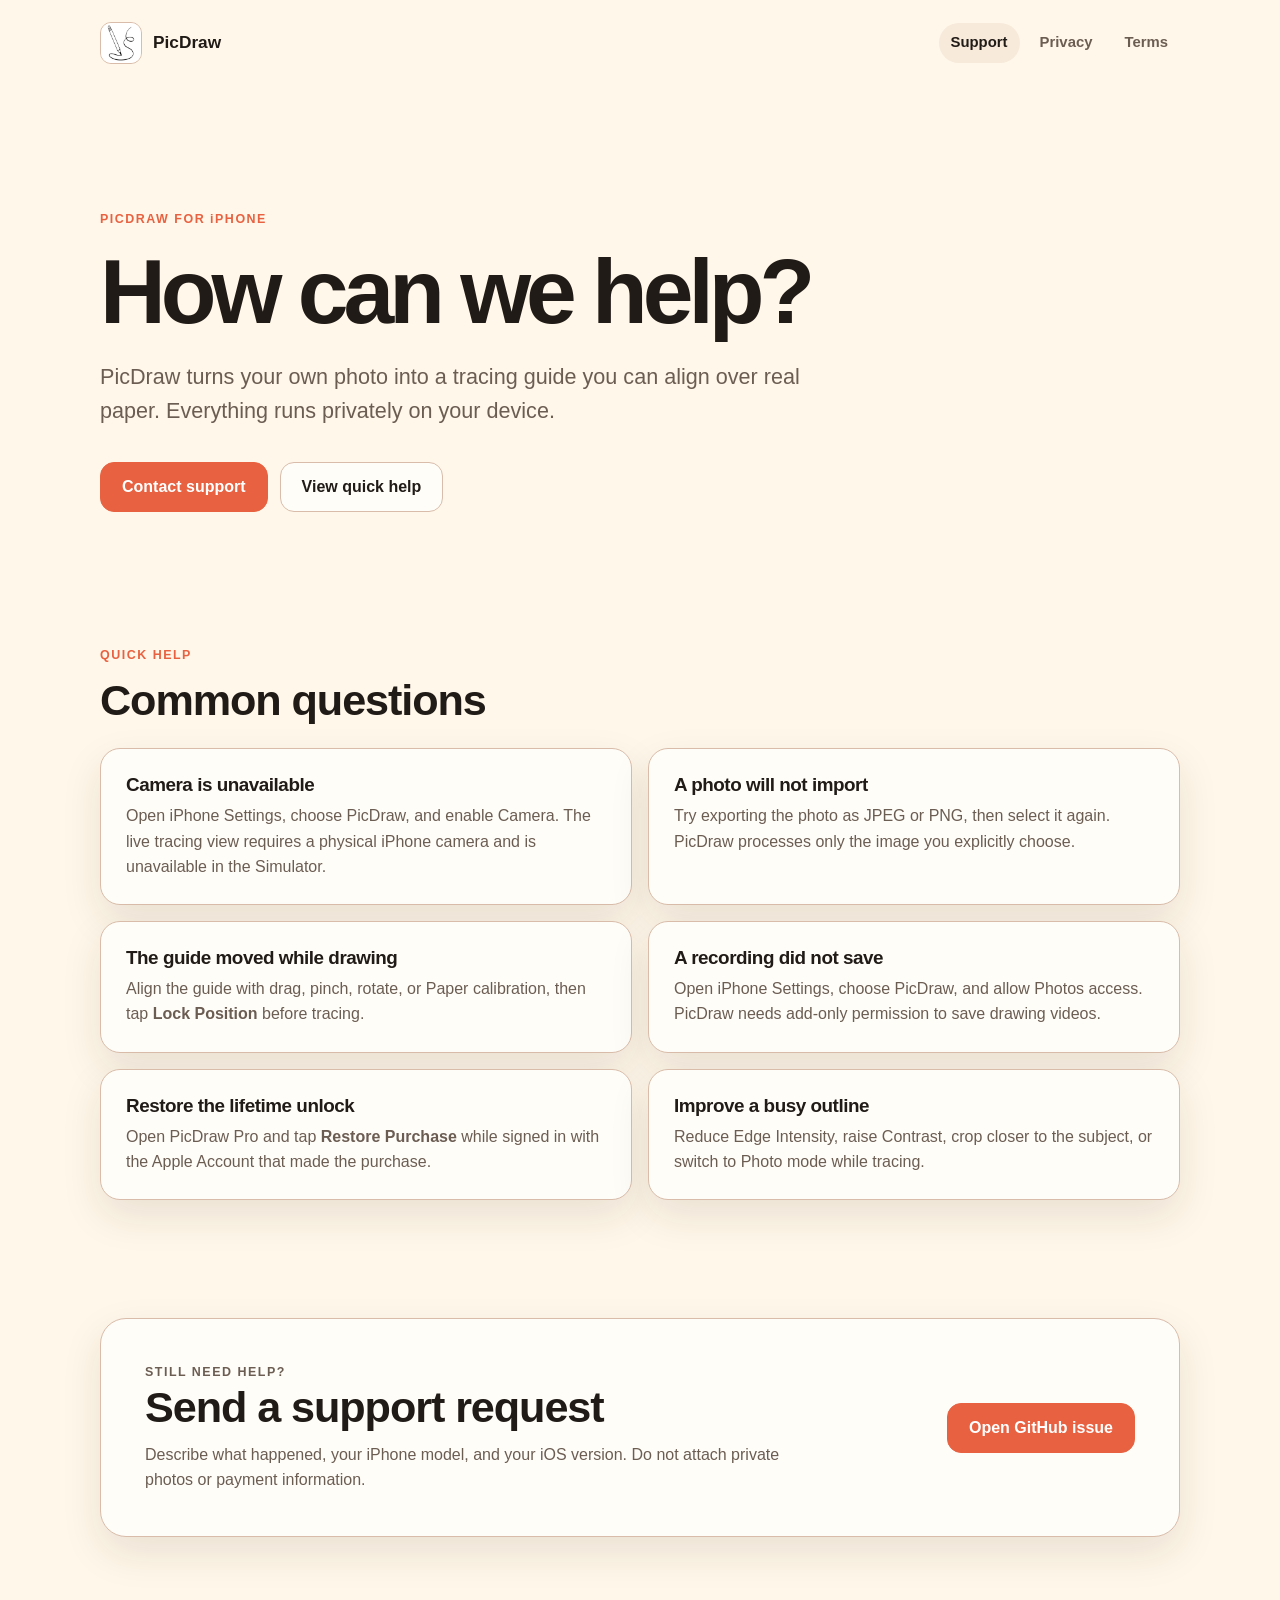
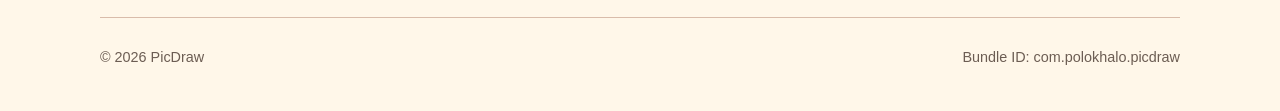
==== index.html @ 56aef0eb "Create PicDraw support and legal pages" ====
<!doctype html>
<html lang="en">
<head>
  <meta charset="utf-8">
  <meta name="viewport" content="width=device-width, initial-scale=1">
  <meta name="description" content="Support for PicDraw, the private and lightweight photo tracing app for iPhone.">
  <title>PicDraw Support</title>
  <link rel="icon" href="assets/picdraw-icon.png">
  <link rel="stylesheet" href="styles.css">
</head>
<body>
  <header class="site-header">
    <a class="brand" href="./" aria-label="PicDraw Support home">
      <img src="assets/picdraw-icon.png" alt="" width="42" height="42">
      <span>PicDraw</span>
    </a>
    <nav aria-label="Legal and support">
      <a aria-current="page" href="./">Support</a>
      <a href="privacy/">Privacy</a>
      <a href="terms/">Terms</a>
    </nav>
  </header>

  <main>
    <section class="hero">
      <p class="eyebrow">PICDRAW FOR iPHONE</p>
      <h1>How can we help?</h1>
      <p class="lede">PicDraw turns your own photo into a tracing guide you can align over real paper. Everything runs privately on your device.</p>
      <div class="actions">
        <a class="button primary" href="https://github.com/dpolokhalo-gif/picdraw-support/issues/new" target="_blank" rel="noreferrer">Contact support</a>
        <a class="button secondary" href="#quick-help">View quick help</a>
      </div>
    </section>

    <section id="quick-help" class="section">
      <div class="section-heading">
        <p class="eyebrow">QUICK HELP</p>
        <h2>Common questions</h2>
      </div>

      <div class="card-grid">
        <article class="card">
          <h3>Camera is unavailable</h3>
          <p>Open iPhone Settings, choose PicDraw, and enable Camera. The live tracing view requires a physical iPhone camera and is unavailable in the Simulator.</p>
        </article>
        <article class="card">
          <h3>A photo will not import</h3>
          <p>Try exporting the photo as JPEG or PNG, then select it again. PicDraw processes only the image you explicitly choose.</p>
        </article>
        <article class="card">
          <h3>The guide moved while drawing</h3>
          <p>Align the guide with drag, pinch, rotate, or Paper calibration, then tap <strong>Lock Position</strong> before tracing.</p>
        </article>
        <article class="card">
          <h3>A recording did not save</h3>
          <p>Open iPhone Settings, choose PicDraw, and allow Photos access. PicDraw needs add-only permission to save drawing videos.</p>
        </article>
        <article class="card">
          <h3>Restore the lifetime unlock</h3>
          <p>Open PicDraw Pro and tap <strong>Restore Purchase</strong> while signed in with the Apple Account that made the purchase.</p>
        </article>
        <article class="card">
          <h3>Improve a busy outline</h3>
          <p>Reduce Edge Intensity, raise Contrast, crop closer to the subject, or switch to Photo mode while tracing.</p>
        </article>
      </div>
    </section>

    <section class="section contact-panel">
      <div>
        <p class="eyebrow">STILL NEED HELP?</p>
        <h2>Send a support request</h2>
        <p>Describe what happened, your iPhone model, and your iOS version. Do not attach private photos or payment information.</p>
      </div>
      <a class="button primary" href="https://github.com/dpolokhalo-gif/picdraw-support/issues/new" target="_blank" rel="noreferrer">Open GitHub issue</a>
    </section>
  </main>

  <footer>
    <span>© 2026 PicDraw</span>
    <span>Bundle ID: com.polokhalo.picdraw</span>
  </footer>
</body>
</html>
---- styles.css ----
:root {
  color-scheme: light dark;
  --background: #fff7e9;
  --surface: #fffdf8;
  --raised: #f7eadb;
  --ink: #211b17;
  --muted: #6c5d53;
  --accent: #e86140;
  --border: #d9bcaa;
  --shadow: rgba(45, 30, 20, 0.10);
  font-family: -apple-system, BlinkMacSystemFont, "SF Pro Text", "Segoe UI", sans-serif;
  font-synthesis: none;
}

@media (prefers-color-scheme: dark) {
  :root {
    --background: #13110f;
    --surface: #211d1a;
    --raised: #2e2925;
    --ink: #faf3e8;
    --muted: #b9aca1;
    --accent: #ff805c;
    --border: #5a4e46;
    --shadow: rgba(0, 0, 0, 0.32);
  }
}

* { box-sizing: border-box; }

html { scroll-behavior: smooth; }

body {
  margin: 0;
  background: var(--background);
  color: var(--ink);
  line-height: 1.58;
  -webkit-font-smoothing: antialiased;
}

a { color: var(--accent); }

.site-header,
main,
footer {
  width: min(1080px, calc(100% - 40px));
  margin-inline: auto;
}

.site-header {
  min-height: 86px;
  display: flex;
  align-items: center;
  justify-content: space-between;
  gap: 24px;
}

.brand {
  display: inline-flex;
  align-items: center;
  gap: 11px;
  color: var(--ink);
  font-size: 1.08rem;
  font-weight: 750;
  text-decoration: none;
}

.brand img {
  border-radius: 11px;
  border: 1px solid var(--border);
}

nav { display: flex; gap: 8px; }

nav a {
  padding: 8px 12px;
  border-radius: 999px;
  color: var(--muted);
  font-size: 0.93rem;
  font-weight: 650;
  text-decoration: none;
}

nav a:hover,
nav a[aria-current="page"] {
  background: var(--raised);
  color: var(--ink);
}

.hero {
  padding: clamp(64px, 11vw, 124px) 0 80px;
  max-width: 820px;
}

.eyebrow {
  margin: 0 0 10px;
  color: var(--accent);
  font-size: 0.78rem;
  font-weight: 800;
  letter-spacing: 0.12em;
}

h1,
h2,
h3 {
  margin-top: 0;
  line-height: 1.12;
  letter-spacing: -0.025em;
}

h1 {
  margin-bottom: 18px;
  font-size: clamp(3rem, 8vw, 5.7rem);
  letter-spacing: -0.055em;
}

h2 { font-size: clamp(1.8rem, 4vw, 2.7rem); }
h3 { margin-bottom: 8px; font-size: 1.18rem; }

.lede {
  margin: 0;
  max-width: 740px;
  color: var(--muted);
  font-size: clamp(1.1rem, 2.5vw, 1.35rem);
}

.actions {
  display: flex;
  flex-wrap: wrap;
  gap: 12px;
  margin-top: 34px;
}

.button {
  display: inline-flex;
  min-height: 50px;
  align-items: center;
  justify-content: center;
  padding: 0 21px;
  border: 1px solid var(--border);
  border-radius: 14px;
  font-weight: 750;
  text-decoration: none;
  transition: transform 120ms ease, opacity 120ms ease;
}

.button:hover { transform: translateY(-1px); }
.button.primary { background: var(--accent); border-color: var(--accent); color: white; }
.button.secondary { background: var(--surface); color: var(--ink); }

.section { padding: 54px 0; }
.section-heading { margin-bottom: 24px; }
.section-heading h2 { margin-bottom: 0; }

.card-grid {
  display: grid;
  grid-template-columns: repeat(2, minmax(0, 1fr));
  gap: 16px;
}

.card,
.notice,
.contact-panel {
  border: 1px solid var(--border);
  background: var(--surface);
  box-shadow: 0 16px 40px var(--shadow);
}

.card {
  padding: 25px;
  border-radius: 20px;
}

.card p { margin: 0; color: var(--muted); }

.contact-panel {
  display: flex;
  align-items: center;
  justify-content: space-between;
  gap: 32px;
  margin-block: 64px 80px;
  padding: clamp(26px, 5vw, 44px);
  border-radius: 26px;
}

.contact-panel h2 { margin-bottom: 10px; }
.contact-panel p { max-width: 660px; margin: 0; color: var(--muted); }
.contact-panel .button { flex: 0 0 auto; }

.document {
  max-width: 820px;
  padding: 72px 0 96px;
}

.document h1 { font-size: clamp(2.8rem, 7vw, 4.8rem); }
.document section { padding-top: 34px; }
.document section h2 { margin-bottom: 12px; font-size: 1.55rem; }
.document section h3 { margin-top: 24px; }
.document section p,
.document section li { color: var(--muted); }
.document ul { padding-left: 1.35rem; }
.document code { color: var(--ink); }

.notice {
  margin: 34px 0 12px;
  padding: 22px 24px;
  border-radius: 18px;
  color: var(--muted);
}

.notice strong { color: var(--ink); }

footer {
  display: flex;
  justify-content: space-between;
  gap: 18px;
  padding: 28px 0 42px;
  border-top: 1px solid var(--border);
  color: var(--muted);
  font-size: 0.9rem;
}

footer a { color: var(--muted); }

@media (max-width: 680px) {
  .site-header {
    align-items: flex-start;
    padding-block: 18px;
  }

  nav { gap: 2px; }
  nav a { padding: 7px 8px; font-size: 0.83rem; }
  .brand span { display: none; }
  .hero { padding-top: 52px; }
  .card-grid { grid-template-columns: 1fr; }
  .contact-panel { align-items: stretch; flex-direction: column; }
  footer { flex-direction: column; }
}

@media (prefers-reduced-motion: reduce) {
  html { scroll-behavior: auto; }
  .button { transition: none; }
}
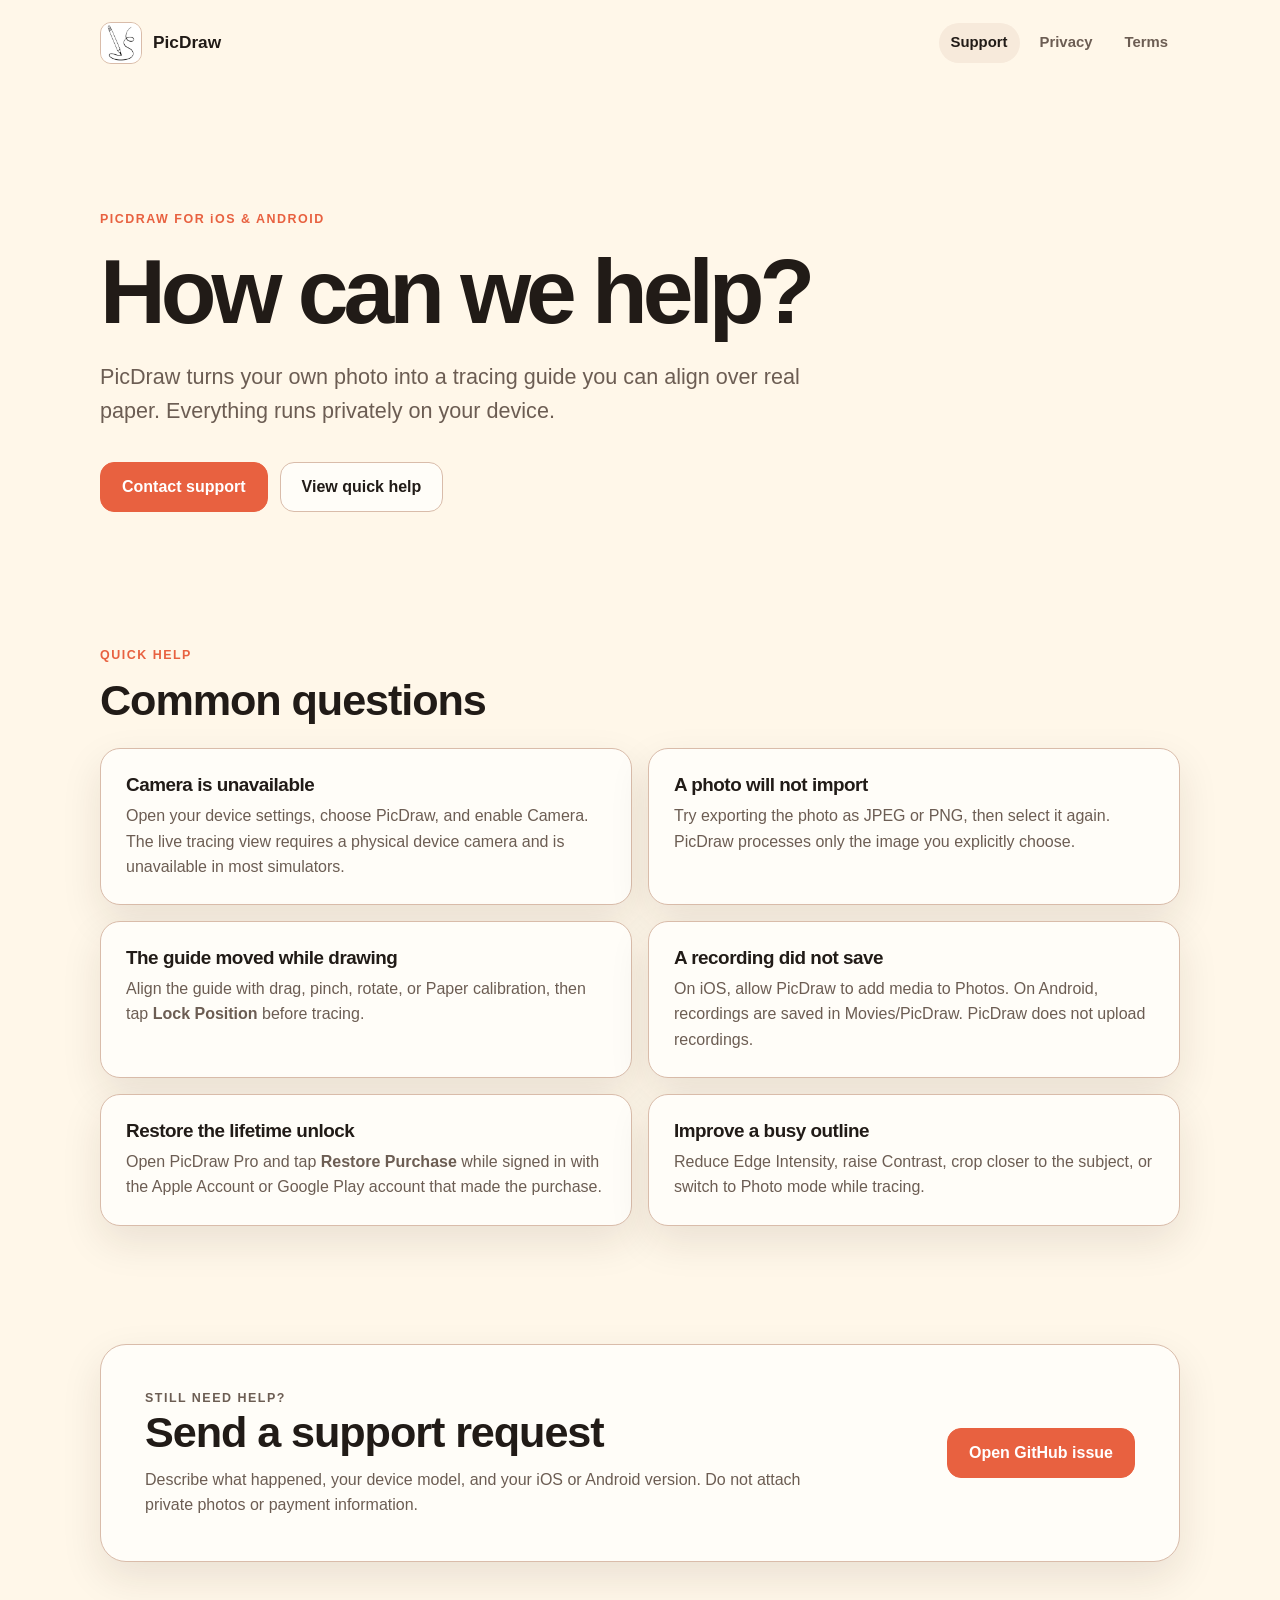
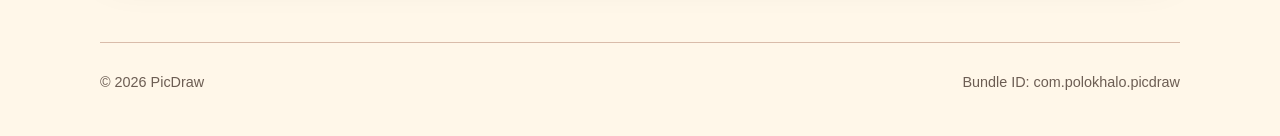
==== commit 5f2f8901: "Add Android support and legal disclosures" ====
--- a/index.html
+++ b/index.html
@@ -3,7 +3,7 @@
 <head>
   <meta charset="utf-8">
   <meta name="viewport" content="width=device-width, initial-scale=1">
-  <meta name="description" content="Support for PicDraw, the private and lightweight photo tracing app for iPhone.">
+  <meta name="description" content="Support for PicDraw, the private and lightweight photo tracing app for iPhone, iPad, and Android.">
   <title>PicDraw Support</title>
   <link rel="icon" href="assets/picdraw-icon.png">
   <link rel="stylesheet" href="styles.css">
@@ -23,7 +23,7 @@
 
   <main>
     <section class="hero">
-      <p class="eyebrow">PICDRAW FOR iPHONE</p>
+      <p class="eyebrow">PICDRAW FOR iOS &amp; ANDROID</p>
       <h1>How can we help?</h1>
       <p class="lede">PicDraw turns your own photo into a tracing guide you can align over real paper. Everything runs privately on your device.</p>
       <div class="actions">
@@ -41,7 +41,7 @@
       <div class="card-grid">
         <article class="card">
           <h3>Camera is unavailable</h3>
-          <p>Open iPhone Settings, choose PicDraw, and enable Camera. The live tracing view requires a physical iPhone camera and is unavailable in the Simulator.</p>
+          <p>Open your device settings, choose PicDraw, and enable Camera. The live tracing view requires a physical device camera and is unavailable in most simulators.</p>
         </article>
         <article class="card">
           <h3>A photo will not import</h3>
@@ -53,11 +53,11 @@
         </article>
         <article class="card">
           <h3>A recording did not save</h3>
-          <p>Open iPhone Settings, choose PicDraw, and allow Photos access. PicDraw needs add-only permission to save drawing videos.</p>
+          <p>On iOS, allow PicDraw to add media to Photos. On Android, recordings are saved in Movies/PicDraw. PicDraw does not upload recordings.</p>
         </article>
         <article class="card">
           <h3>Restore the lifetime unlock</h3>
-          <p>Open PicDraw Pro and tap <strong>Restore Purchase</strong> while signed in with the Apple Account that made the purchase.</p>
+          <p>Open PicDraw Pro and tap <strong>Restore Purchase</strong> while signed in with the Apple Account or Google Play account that made the purchase.</p>
         </article>
         <article class="card">
           <h3>Improve a busy outline</h3>
@@ -70,7 +70,7 @@
       <div>
         <p class="eyebrow">STILL NEED HELP?</p>
         <h2>Send a support request</h2>
-        <p>Describe what happened, your iPhone model, and your iOS version. Do not attach private photos or payment information.</p>
+        <p>Describe what happened, your device model, and your iOS or Android version. Do not attach private photos or payment information.</p>
       </div>
       <a class="button primary" href="https://github.com/dpolokhalo-gif/picdraw-support/issues/new" target="_blank" rel="noreferrer">Open GitHub issue</a>
     </section>
